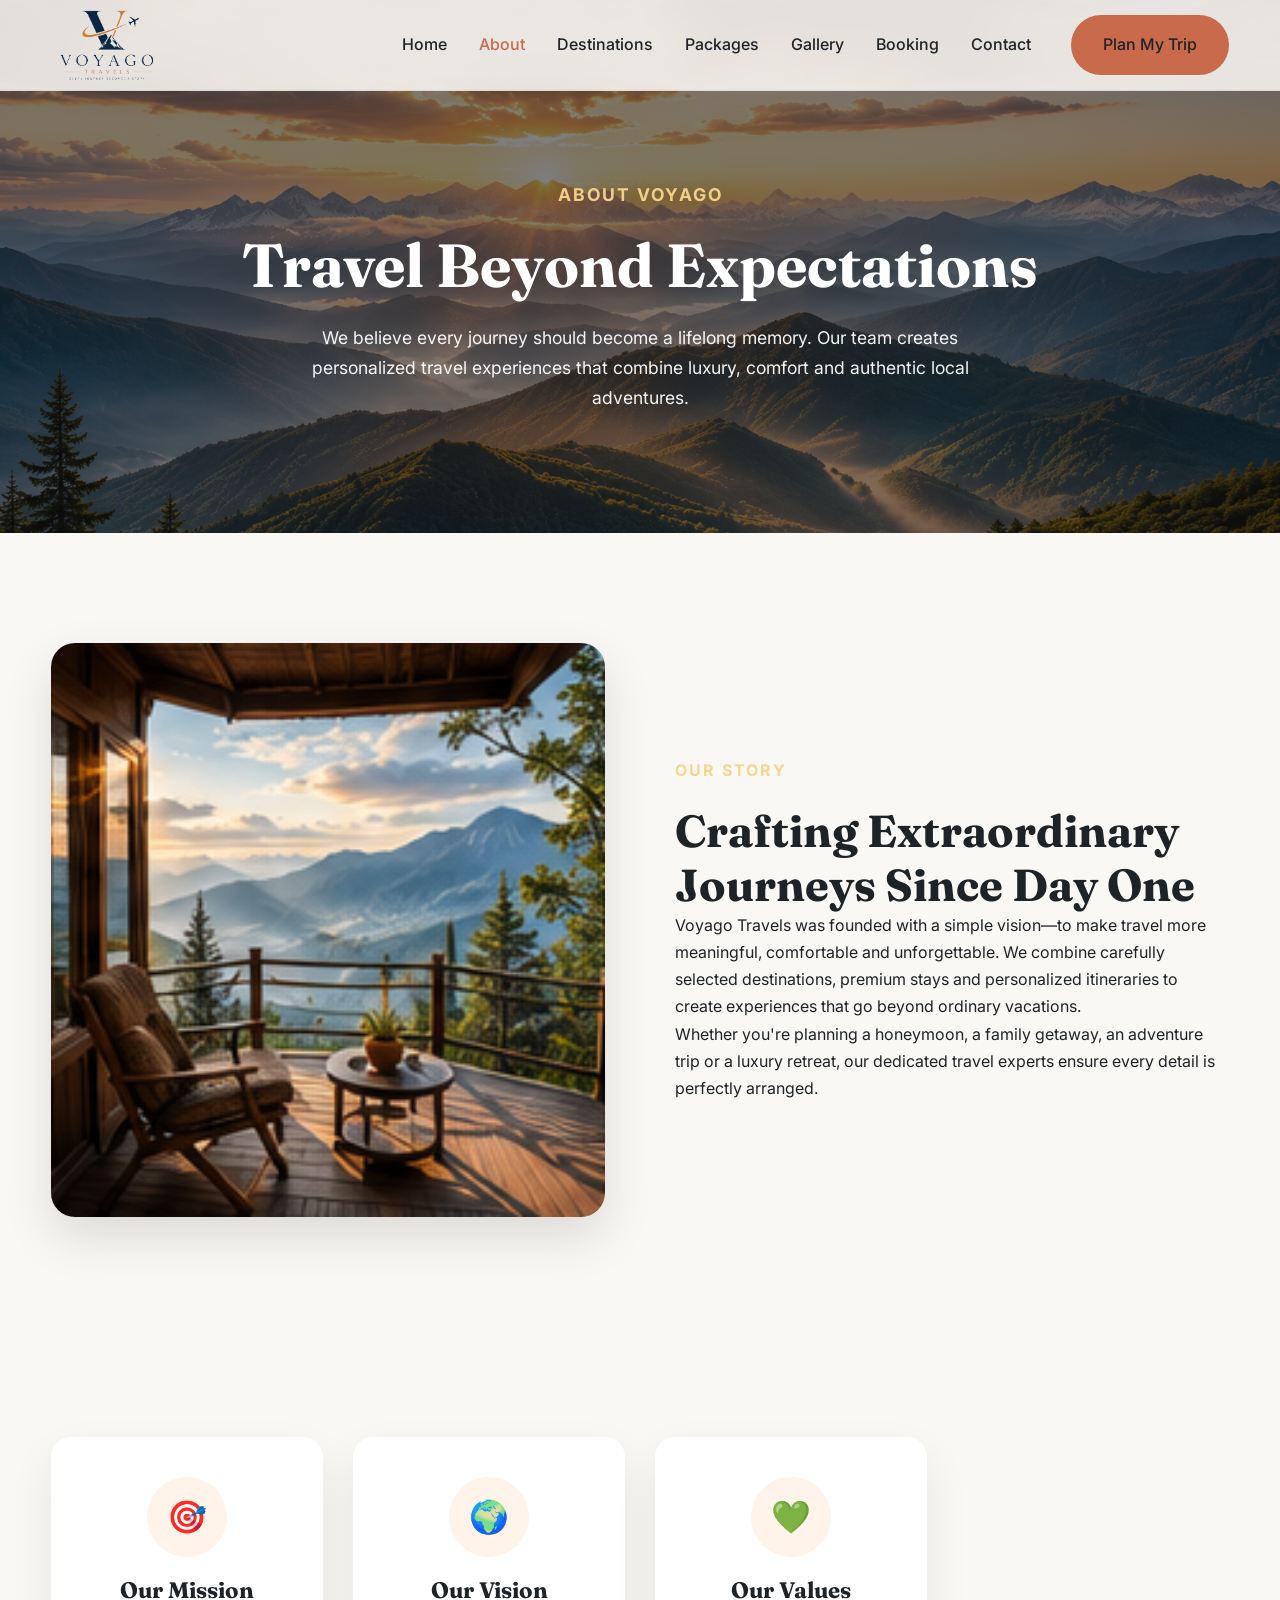
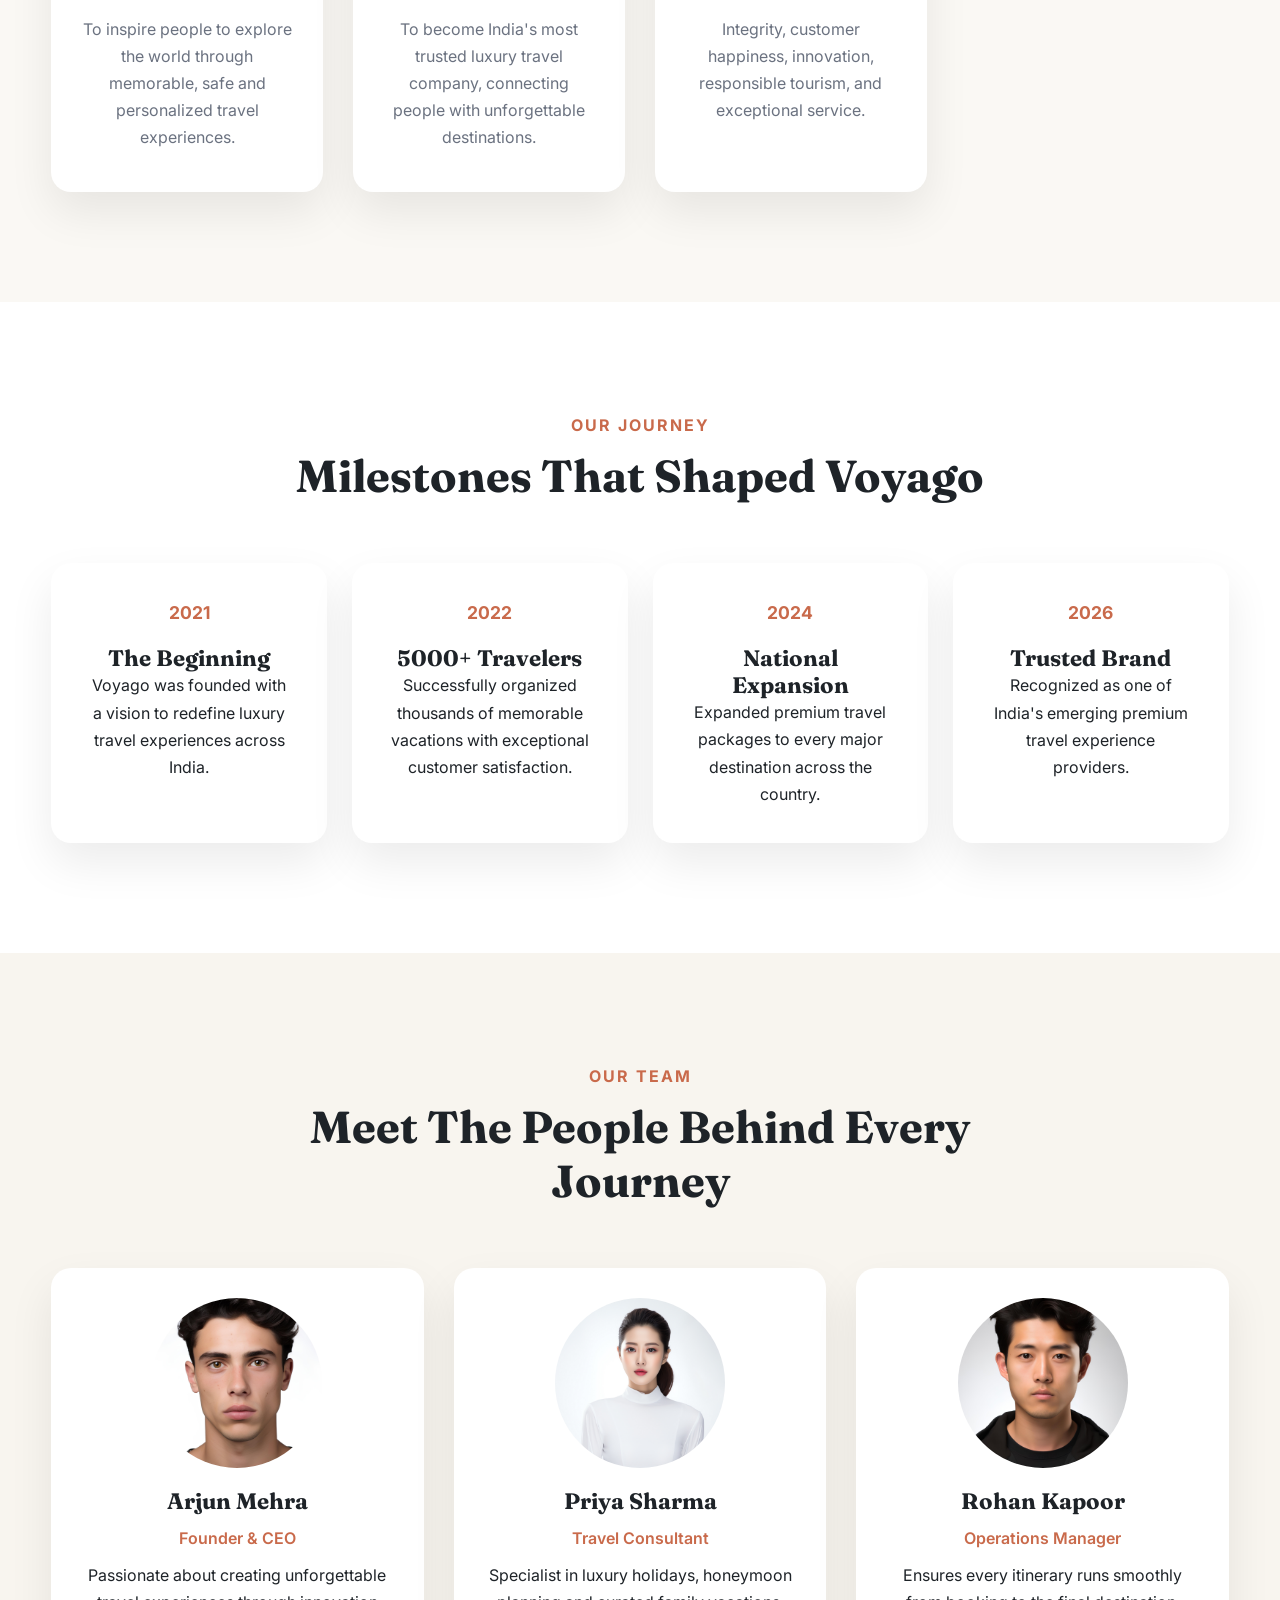
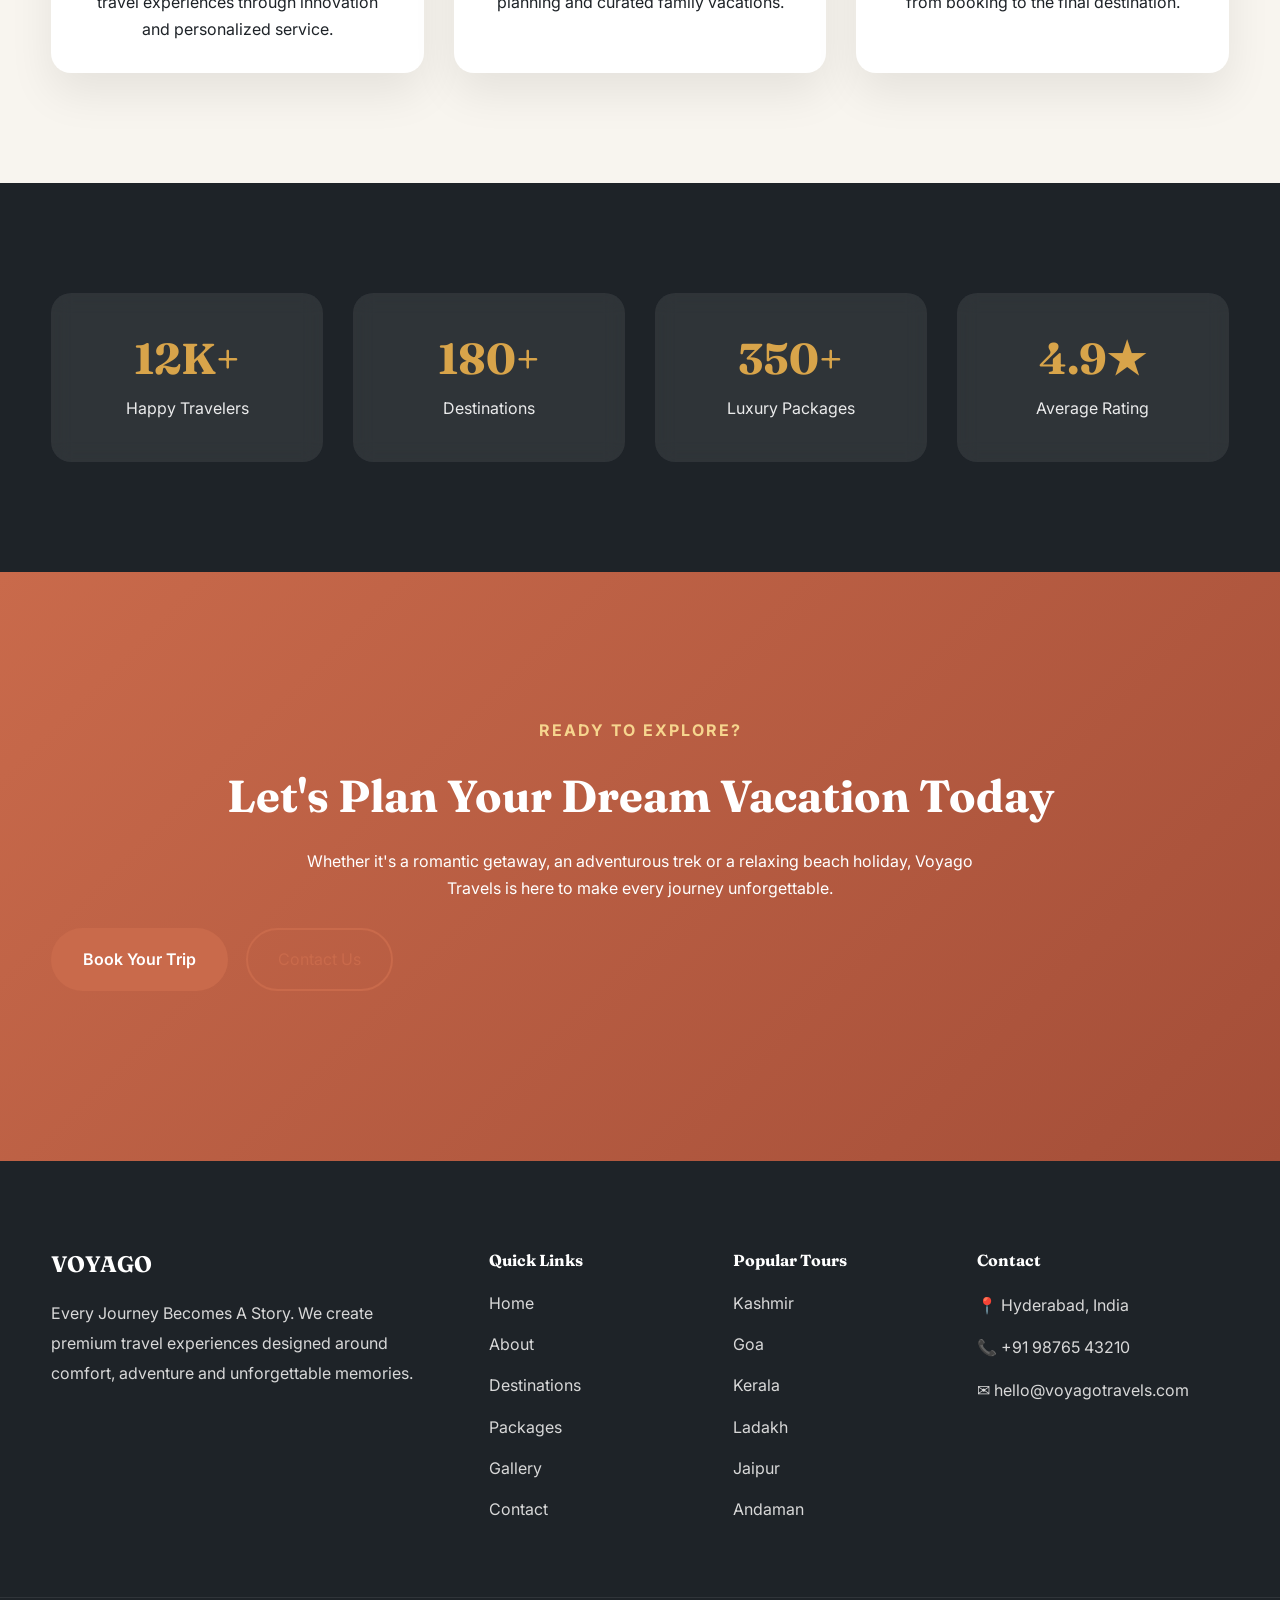
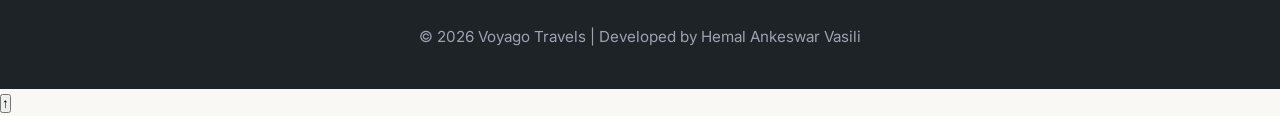
==== about.html @ fc7ee03d "Initial commit - Voyago Travels Website" ====
<!DOCTYPE html>
<html lang="en">

<head>

<meta name="author" content="Hemal Ankeswar Vasili">
  
<meta charset="UTF-8">
<meta name="viewport" content="width=device-width, initial-scale=1.0">

<title>About Us | Voyago Travels</title>

<meta name="description"
content="Learn about Voyago Travels, our mission, vision, and passion for creating unforgettable travel experiences across India.">

<link rel="stylesheet" href="assets/css/main.css">

<link rel="preconnect" href="https://fonts.googleapis.com">
<link rel="preconnect" href="https://fonts.gstatic.com" crossorigin>

<link href="https://fonts.googleapis.com/css2?family=Fraunces:wght@600;700&family=Inter:wght@300;400;500;600;700&display=swap" rel="stylesheet">

</head>

<body>

<header class="header">

<div class="container">

<a href="index.html" class="logo">

<img
src="assets/images/brand/logo.png"
alt="Voyago Travels Logo"
class="logo-image">

</a>

<nav class="navbar">

<ul>

<li><a href="index.html">Home</a></li>

<li><a class="active" href="about.html">About</a></li>

<li><a href="destinations.html">Destinations</a></li>

<li><a href="packages.html">Packages</a></li>

<li><a href="gallery.html">Gallery</a></li>

<li><a href="booking.html">Booking</a></li>

<li><a href="contact.html">Contact</a></li>

</ul>

<a href="booking.html" class="primary-btn">

Plan My Trip

</a>

</nav>

</div>

</header>

<main>

<section class="page-hero">

<div class="container">

<p class="eyebrow">

ABOUT VOYAGO

</p>

<h1>

Travel Beyond Expectations

</h1>

<p>

We believe every journey should become a lifelong memory.
Our team creates personalized travel experiences that combine luxury,
comfort and authentic local adventures.

</p>

</div>

</section>

<section class="about-story">

<div class="container">

<div class="two-column">

<div>

<img
src="assets/images/about/about1.webp"
alt="Voyago travel consultants">

</div>

<div>

<p class="eyebrow">

OUR STORY

</p>

<h2>

Crafting Extraordinary Journeys Since Day One

</h2>

<p>

Voyago Travels was founded with a simple vision—to make travel more meaningful,
comfortable and unforgettable. We combine carefully selected destinations,
premium stays and personalized itineraries to create experiences that go beyond
ordinary vacations.

</p>

<p>

Whether you're planning a honeymoon, a family getaway,
an adventure trip or a luxury retreat,
our dedicated travel experts ensure every detail is perfectly arranged.

</p>

</div>

</div>

</div>

</section>

<section class="mission">

<div class="container">

<div class="feature-grid">

<div class="feature-card">

<div class="feature-icon">🎯</div>

<h3>

Our Mission

</h3>

<p>

To inspire people to explore the world through memorable,
safe and personalized travel experiences.

</p>

</div>

<div class="feature-card">

<div class="feature-icon">🌍</div>

<h3>

Our Vision

</h3>

<p>

To become India's most trusted luxury travel company,
connecting people with unforgettable destinations.

</p>

</div>

<div class="feature-card">

<div class="feature-icon">💚</div>

<h3>

Our Values

</h3>

<p>

Integrity,
customer happiness,
innovation,
responsible tourism,
and exceptional service.

</p>

</div>

</div>

</div>

</section>

<section class="timeline">

<div class="container">

<div class="section-title">

<p>OUR JOURNEY</p>

<h2>Milestones That Shaped Voyago</h2>

</div>

<div class="timeline-grid">

<div class="timeline-card">

<span>2021</span>

<h3>The Beginning</h3>

<p>

Voyago was founded with a vision to redefine luxury travel experiences across India.

</p>

</div>

<div class="timeline-card">

<span>2022</span>

<h3>5000+ Travelers</h3>

<p>

Successfully organized thousands of memorable vacations with exceptional customer satisfaction.

</p>

</div>

<div class="timeline-card">

<span>2024</span>

<h3>National Expansion</h3>

<p>

Expanded premium travel packages to every major destination across the country.

</p>

</div>

<div class="timeline-card">

<span>2026</span>

<h3>Trusted Brand</h3>

<p>

Recognized as one of India's emerging premium travel experience providers.

</p>

</div>

</div>

</div>

</section>

<section class="team">

<div class="container">

<div class="section-title">

<p>OUR TEAM</p>

<h2>Meet The People Behind Every Journey</h2>

</div>

<div class="team-grid">

<div class="team-card">

<img
src="assets/images/team/team1.webp"
alt="Founder">

<h3>Arjun Mehra</h3>

<span>Founder & CEO</span>

<p>

Passionate about creating unforgettable travel experiences through innovation and personalized service.

</p>

</div>

<div class="team-card">

<img
src="assets/images/team/team2.webp"
alt="Travel Consultant">

<h3>Priya Sharma</h3>

<span>Travel Consultant</span>

<p>

Specialist in luxury holidays, honeymoon planning and curated family vacations.

</p>

</div>

<div class="team-card">

<img
src="assets/images/team/team3.webp"
alt="Operations Manager">

<h3>Rohan Kapoor</h3>

<span>Operations Manager</span>

<p>

Ensures every itinerary runs smoothly from booking to the final destination.

</p>

</div>

</div>

</div>

</section>

<section class="company-stats">

<div class="container">

<div class="stats-grid">

<div class="stat-card">

<h2>12K+</h2>

<p>Happy Travelers</p>

</div>

<div class="stat-card">

<h2>180+</h2>

<p>Destinations</p>

</div>

<div class="stat-card">

<h2>350+</h2>

<p>Luxury Packages</p>

</div>

<div class="stat-card">

<h2>4.9★</h2>

<p>Average Rating</p>

</div>

</div>

</div>

</section>

<section class="cta">

<div class="container text-center">

<p class="eyebrow">

READY TO EXPLORE?

</p>

<h2>

Let's Plan Your Dream Vacation Today

</h2>

<p>

Whether it's a romantic getaway, an adventurous trek or a relaxing beach holiday,
Voyago Travels is here to make every journey unforgettable.

</p>

<div class="hero-buttons">

<a href="booking.html" class="primary-btn">

Book Your Trip

</a>

<a href="contact.html" class="secondary-btn">

Contact Us

</a>

</div>

</div>

</section>

</main>

<footer class="footer">

<div class="container footer-grid">

<div>

<h3>VOYAGO</h3>

<p>

Every Journey Becomes A Story.

We create premium travel experiences designed around comfort,
adventure and unforgettable memories.

</p>

</div>

<div>

<h4>Quick Links</h4>

<ul>

<li><a href="index.html">Home</a></li>

<li><a href="about.html">About</a></li>

<li><a href="destinations.html">Destinations</a></li>

<li><a href="packages.html">Packages</a></li>

<li><a href="gallery.html">Gallery</a></li>

<li><a href="contact.html">Contact</a></li>

</ul>

</div>

<div>

<h4>Popular Tours</h4>

<ul>

<li>Kashmir</li>

<li>Goa</li>

<li>Kerala</li>

<li>Ladakh</li>

<li>Jaipur</li>

<li>Andaman</li>

</ul>

</div>

<div>

<h4>Contact</h4>

<p>📍 Hyderabad, India</p>

<p>📞 +91 98765 43210</p>

<p>✉ hello@voyagotravels.com</p>

</div>

</div>

<div class="copyright">

<p>

© 2026 Voyago Travels | Developed by Hemal Ankeswar Vasili

</p>

</div>

</footer>

<script src="assets/js/main.js"></script>

</body>

</html>
---- assets/css/main.css ----
/* ==========================================================
   VOYAGO TRAVELS
   MAIN STYLESHEET
========================================================== */

:root{

--primary:#C96A4B;
--secondary:#1D6B5D;
--accent:#D8A44A;
--dark:#1E2328;
--light:#FAF8F4;
--white:#ffffff;
--gray:#6B7280;
--border:#E7E2DA;

--shadow:0 20px 45px rgba(0,0,0,.08);
--radius:18px;
--transition:.35s ease;

--container:1200px;

}

*{
margin:0;
padding:0;
box-sizing:border-box;
}

html{

scroll-behavior:smooth;

}

body{

font-family:'Inter',sans-serif;
background:var(--light);
color:var(--dark);
line-height:1.7;

}

img{

display:block;
width:100%;

}

a{

text-decoration:none;

}

ul{

list-style:none;

}

.container{

width:min(92%,var(--container));
margin:auto;

}

/* =======================================
TYPOGRAPHY
======================================= */

h1,h2,h3,h4{

font-family:'Fraunces',serif;
font-weight:700;
line-height:1.2;

}

h1{

font-size:4rem;

}

h2{

font-size:2.8rem;

}

h3{

font-size:1.4rem;

}

.section-title{

text-align:center;
margin-bottom:60px;

}

.section-title p{

color:var(--primary);
font-weight:700;
letter-spacing:2px;
margin-bottom:10px;

}

.section-title h2{

max-width:700px;
margin:auto;

}

/* =======================================
BUTTONS
======================================= */

.primary-btn{

display:inline-flex;
align-items:center;
justify-content:center;

padding:16px 32px;

background:var(--primary);

color:white;

border-radius:999px;

font-weight:600;

transition:var(--transition);

}

.primary-btn:hover{

transform:translateY(-4px);

background:#b85d3e;

}

.secondary-btn{

display:inline-flex;

padding:16px 30px;

border:2px solid var(--primary);

border-radius:999px;

color:var(--primary);

transition:var(--transition);

}

.secondary-btn:hover{

background:var(--primary);

color:white;

}

/* =======================================
HEADER
======================================= */

.header{

position:fixed;

top:0;

width:100%;

z-index:1000;

background:rgba(250,248,244,.88);

backdrop-filter:blur(18px);

border-bottom:1px solid rgba(0,0,0,.05);

}

.header .container{

display:flex;

justify-content:space-between;

align-items:center;

height:90px;

}

.logo{

display:flex;

align-items:center;

gap:12px;

font-family:'Fraunces',serif;

font-size:1.5rem;

font-weight:700;

color:var(--dark);

}

.logo-mark{

font-size:1.7rem;

color:var(--primary);

}

.navbar{

display:flex;

align-items:center;

gap:40px;

}

.navbar ul{

display:flex;

gap:32px;

}

.navbar a{

color:var(--dark);

font-weight:500;

transition:.3s;

}

.navbar a:hover,

.navbar .active{

color:var(--primary);

}

/* =======================================
HERO
======================================= */

.hero{

min-height:100vh;

display:flex;

align-items:center;

position:relative;

overflow:hidden;

background:url("../images/hero/hero-main.webp") center/cover;

}

.hero-overlay{

position:absolute;

inset:0;

background:linear-gradient(
90deg,
rgba(0,0,0,.65),
rgba(0,0,0,.25)
);

}

.hero-grid{

position:relative;

z-index:2;

display:grid;

grid-template-columns:1.2fr .8fr;

gap:70px;

align-items:center;

padding-top:120px;

padding-bottom:80px;

}

.hero-content{

color:white;

}

.eyebrow{

display:inline-block;

margin-bottom:20px;

font-weight:700;

letter-spacing:2px;

text-transform:uppercase;

color:#F6D58E;

}

.hero h1{

margin-bottom:30px;

}

.hero p{

font-size:1.1rem;

max-width:650px;

margin-bottom:35px;

}

.hero-buttons{

display:flex;

gap:18px;

margin-bottom:50px;

}

.hero-features{

display:flex;

gap:50px;

}

.hero-features h3{

font-size:2rem;

color:white;

}

.hero-features p{

margin:0;

color:#ddd;

}

/* =======================================
BOOKING CARD
======================================= */

.hero-card{

background:rgba(255,255,255,.15);

backdrop-filter:blur(22px);

padding:35px;

border-radius:24px;

box-shadow:var(--shadow);

color:white;

}

.hero-card h2{

margin-bottom:25px;

}

.form-group{

margin-bottom:20px;

}

.form-group label{

display:block;

margin-bottom:8px;

font-weight:600;

}

.form-group input,

.form-group select{

width:100%;

padding:15px;

border:none;

border-radius:12px;

font-size:1rem;

}

.hero-card button{

width:100%;

margin-top:10px;

border:none;

cursor:pointer;

}

/* =======================================
SECTION SPACING
======================================= */

section{

padding:110px 0;

}

/* =======================================
FEATURED DESTINATIONS
======================================= */

.destination-grid{

display:grid;

grid-template-columns:repeat(3,1fr);

gap:35px;

}

.card{

background:var(--white);

border-radius:24px;

overflow:hidden;

box-shadow:var(--shadow);

transition:var(--transition);

}

.card:hover{

transform:translateY(-12px);

}

.card img{

height:270px;

object-fit:cover;

}

.card-content{

padding:28px;

}

.card-content h3{

margin-bottom:12px;

}

.card-content p{

color:var(--gray);

margin-bottom:18px;

}

.card-content span{

display:block;

font-weight:700;

color:var(--primary);

margin-bottom:20px;

}

.card-content a{

font-weight:600;

color:var(--secondary);

}

/* =======================================
PACKAGES
======================================= */

.packages{

background:#fff;

}

.package-grid{

display:grid;

grid-template-columns:repeat(3,1fr);

gap:35px;

}

.package-card{

position:relative;

background:white;

border-radius:24px;

overflow:hidden;

box-shadow:var(--shadow);

transition:.35s;

}

.package-card:hover{

transform:translateY(-12px);

}

.package-card img{

height:250px;

object-fit:cover;

}

.package-content{

padding:30px;

}

.package-content p{

color:var(--gray);

margin:15px 0;

}

.package-content ul{

margin:20px 0;

}

.package-content li{

margin-bottom:10px;

color:#555;

}

.price-row{

display:flex;

justify-content:space-between;

align-items:center;

margin-top:30px;

}

.price-row h4{

font-size:1.8rem;

color:var(--primary);

}

.badge{

position:absolute;

top:20px;

left:20px;

background:var(--accent);

padding:8px 16px;

border-radius:999px;

font-size:.8rem;

font-weight:700;

color:white;

}

/* =======================================
WHY US
======================================= */

.why-us{

background:#f8f5ef;

}

.feature-grid{

display:grid;

grid-template-columns:repeat(4,1fr);

gap:30px;

}

.feature-card{

background:white;

padding:40px 30px;

border-radius:20px;

text-align:center;

box-shadow:var(--shadow);

transition:.35s;

}

.feature-card:hover{

transform:translateY(-10px);

}

.feature-icon{

width:80px;

height:80px;

display:flex;

align-items:center;

justify-content:center;

margin:auto;

font-size:2rem;

border-radius:50%;

background:#fff3ea;

margin-bottom:20px;

}

.feature-card p{

margin-top:12px;

color:var(--gray);

}

/* =======================================
TESTIMONIALS
======================================= */

.testimonial-grid{

display:grid;

grid-template-columns:repeat(3,1fr);

gap:35px;

}

.testimonial-card{

background:white;

padding:35px;

border-radius:20px;

text-align:center;

box-shadow:var(--shadow);

}

.testimonial-card img{

width:90px;

height:90px;

border-radius:50%;

margin:auto;

margin-bottom:20px;

object-fit:cover;

border:4px solid var(--primary);

}

.testimonial-card p{

font-style:italic;

margin-bottom:25px;

color:#555;

}

.testimonial-card h4{

margin-bottom:6px;

}

.testimonial-card span{

color:var(--gray);

}

/* =======================================
GALLERY PREVIEW
======================================= */

.gallery-preview{

background:var(--light);

}

.gallery-grid{

display:grid;

grid-template-columns:repeat(3,1fr);

gap:22px;

}

.gallery-grid img{

height:260px;

object-fit:cover;

border-radius:18px;

transition:.45s;

cursor:pointer;

box-shadow:var(--shadow);

}

.gallery-grid img:hover{

transform:scale(1.05);

}

.gallery-button{

text-align:center;

margin-top:45px;

}

/* =======================================
FAQ
======================================= */

.faq{

background:#ffffff;

}

.faq-list{

max-width:900px;

margin:auto;

}

.faq-item{

background:white;

margin-bottom:18px;

border-radius:18px;

box-shadow:var(--shadow);

overflow:hidden;

}

.faq-question{

width:100%;

padding:22px 28px;

border:none;

background:white;

cursor:pointer;

font-size:1rem;

font-weight:600;

display:flex;

justify-content:space-between;

align-items:center;

transition:.3s;

}

.faq-question:hover{

background:#faf7f2;

}

.faq-answer{

display:none;

padding:0 28px 24px;

color:var(--gray);

line-height:1.8;

}

/* =======================================
NEWSLETTER
======================================= */

.newsletter{

background:linear-gradient(135deg,#C96A4B,#A34D36);

color:white;

}

.newsletter-box{

display:grid;

grid-template-columns:1fr auto;

gap:40px;

align-items:center;

}

.newsletter-form{

display:flex;

gap:15px;

}

.newsletter-form input{

width:340px;

padding:18px 20px;

border:none;

border-radius:999px;

font-size:1rem;

}

.newsletter-form input:focus{

outline:none;

}

.newsletter-form button{

border:none;

cursor:pointer;

}

/* =======================================
FOOTER
======================================= */

.footer{

background:#1E2328;

color:#d8d8d8;

padding:90px 0 25px;

}

.footer-grid{

display:grid;

grid-template-columns:2fr 1fr 1fr 1.3fr;

gap:50px;

}

.footer h3,

.footer h4{

color:white;

margin-bottom:20px;

}

.footer p{

line-height:1.9;

margin-bottom:12px;

}

.footer ul li{

margin-bottom:14px;

}

.footer a{

color:#d8d8d8;

transition:.3s;

}

.footer a:hover{

color:white;

}

.social-links{

display:flex;

flex-wrap:wrap;

gap:14px;

margin-top:15px;

}

.social-links a{

padding:8px 14px;

border:1px solid rgba(255,255,255,.15);

border-radius:999px;

font-size:.9rem;

}

.copyright{

border-top:1px solid rgba(255,255,255,.08);

margin-top:60px;

padding-top:25px;

text-align:center;

font-size:.95rem;

color:#9CA3AF;

}

/* =======================================
UTILITY CLASSES
======================================= */

.full-width{

width:100%;

}

.text-center{

text-align:center;

}

.mt-2{

margin-top:20px;

}

.mt-4{

margin-top:40px;

}

/* =======================================
ANIMATIONS
======================================= */

@keyframes fadeUp{

from{

opacity:0;

transform:translateY(40px);

}

to{

opacity:1;

transform:translateY(0);

}

}

@keyframes float{

0%,100%{

transform:translateY(0);

}

50%{

transform:translateY(-10px);

}

}

.hero-content{

animation:fadeUp .9s ease;

}

.hero-card{

animation:fadeUp 1.2s ease;

}

.card:hover,
.package-card:hover,
.feature-card:hover{

box-shadow:0 25px 60px rgba(0,0,0,.12);

}

.logo-mark{

animation:float 4s ease-in-out infinite;

}

/* =======================================
RESPONSIVE
======================================= */

@media(max-width:1100px){

.hero-grid,
.newsletter-box{

grid-template-columns:1fr;

}

.destination-grid,
.package-grid,
.testimonial-grid{

grid-template-columns:repeat(2,1fr);

}

.feature-grid{

grid-template-columns:repeat(2,1fr);

}

.footer-grid{

grid-template-columns:repeat(2,1fr);

}

.hero h1{

font-size:3.2rem;

}

}

@media(max-width:768px){

.navbar ul{

display:none;

}

.hero{

text-align:center;

}

.hero-buttons{

justify-content:center;

flex-wrap:wrap;

}

.hero-features{

justify-content:center;

flex-wrap:wrap;

gap:30px;

}

.destination-grid,
.package-grid,
.feature-grid,
.testimonial-grid,
.gallery-grid,
.footer-grid{

grid-template-columns:1fr;

}

.newsletter-form{

flex-direction:column;

}

.newsletter-form input{

width:100%;

}

h1{

font-size:2.5rem;

}

h2{

font-size:2rem;

}

section{

padding:80px 0;

}

.header .container{

height:80px;

}

}

@media(max-width:480px){

.container{

width:94%;

}

.hero{

min-height:auto;

padding-top:120px;

padding-bottom:80px;

}

.hero-card{

padding:25px;

}

.primary-btn,
.secondary-btn{

width:100%;

justify-content:center;

}

.hero-buttons{

flex-direction:column;

}

.card img,
.package-card img,
.gallery-grid img{

height:220px;

}

}

/* =======================================
PAGE HERO
======================================= */

.page-hero{

padding:180px 0 120px;
text-align:center;
background:linear-gradient(rgba(20,20,20,.55),rgba(20,20,20,.55)),
url("../images/hero/page-banner.webp") center/cover;
color:#fff;

}

.page-hero h1{

margin:20px 0;
font-size:3.8rem;

}

.page-hero p{

max-width:700px;
margin:auto;
font-size:1.1rem;
opacity:.95;

}

/* =======================================
TWO COLUMN
======================================= */

.two-column{

display:grid;
grid-template-columns:1fr 1fr;
gap:70px;
align-items:center;

}

.two-column img{

border-radius:24px;
box-shadow:0 20px 50px rgba(0,0,0,.12);

}

/* =======================================
TIMELINE
======================================= */

.timeline{

background:#fff;

}

.timeline-grid{

display:grid;
grid-template-columns:repeat(4,1fr);
gap:25px;

}

.timeline-card{

background:#fff;
padding:35px;
border-radius:20px;
box-shadow:var(--shadow);
text-align:center;
transition:.35s;

}

.timeline-card:hover{

transform:translateY(-8px);

}

.timeline-card span{

display:inline-block;
margin-bottom:18px;
color:var(--primary);
font-weight:700;
font-size:1.1rem;

}

/* =======================================
TEAM
======================================= */

.team{

background:#f8f5ef;

}

.team-grid{

display:grid;
grid-template-columns:repeat(3,1fr);
gap:30px;

}

.team-card{

background:#fff;
padding:30px;
text-align:center;
border-radius:20px;
box-shadow:var(--shadow);

}

.team-card img{

width:170px;
height:170px;
border-radius:50%;
margin:auto;
object-fit:cover;
margin-bottom:20px;

}

.team-card span{

display:block;
margin:10px 0;
color:var(--primary);
font-weight:600;

}

/* =======================================
CONTACT
======================================= */

.contact-section{

background:#fff;

}

.contact-card{

background:#faf8f4;
padding:25px;
border-radius:18px;
margin-top:20px;
border:1px solid var(--border);

}

.contact-form,
.booking-form{

background:#fff;
padding:35px;
border-radius:22px;
box-shadow:var(--shadow);

}

textarea{

width:100%;
padding:15px;
border-radius:12px;
border:1px solid #ddd;
resize:vertical;
font-family:inherit;

}

/* =======================================
COMPANY STATS
======================================= */

.company-stats{

background:#1E2328;
color:#fff;

}

.stats-grid{

display:grid;
grid-template-columns:repeat(4,1fr);
gap:30px;

}

.stat-card{

background:rgba(255,255,255,.08);
padding:40px;
border-radius:20px;
text-align:center;
backdrop-filter:blur(10px);

}

.stat-card h2{

font-size:2.7rem;
color:var(--accent);

}

.stat-card p{

margin-top:10px;
opacity:.9;

}

/* =======================================
CTA
======================================= */

.cta{

padding:120px 0;
text-align:center;
background:linear-gradient(135deg,#C96A4B,#A44E38);
color:#fff;

}

.cta p{

max-width:700px;
margin:25px auto;

}

/* =======================================
RESPONSIVE ADDITIONS
======================================= */

@media(max-width:992px){

.two-column,
.timeline-grid,
.team-grid,
.stats-grid{

grid-template-columns:1fr;

}

.page-hero h1{

font-size:2.8rem;

}

}
.logo-image{

height:90px;
width:auto;
display:block;
object-fit:contain;

}
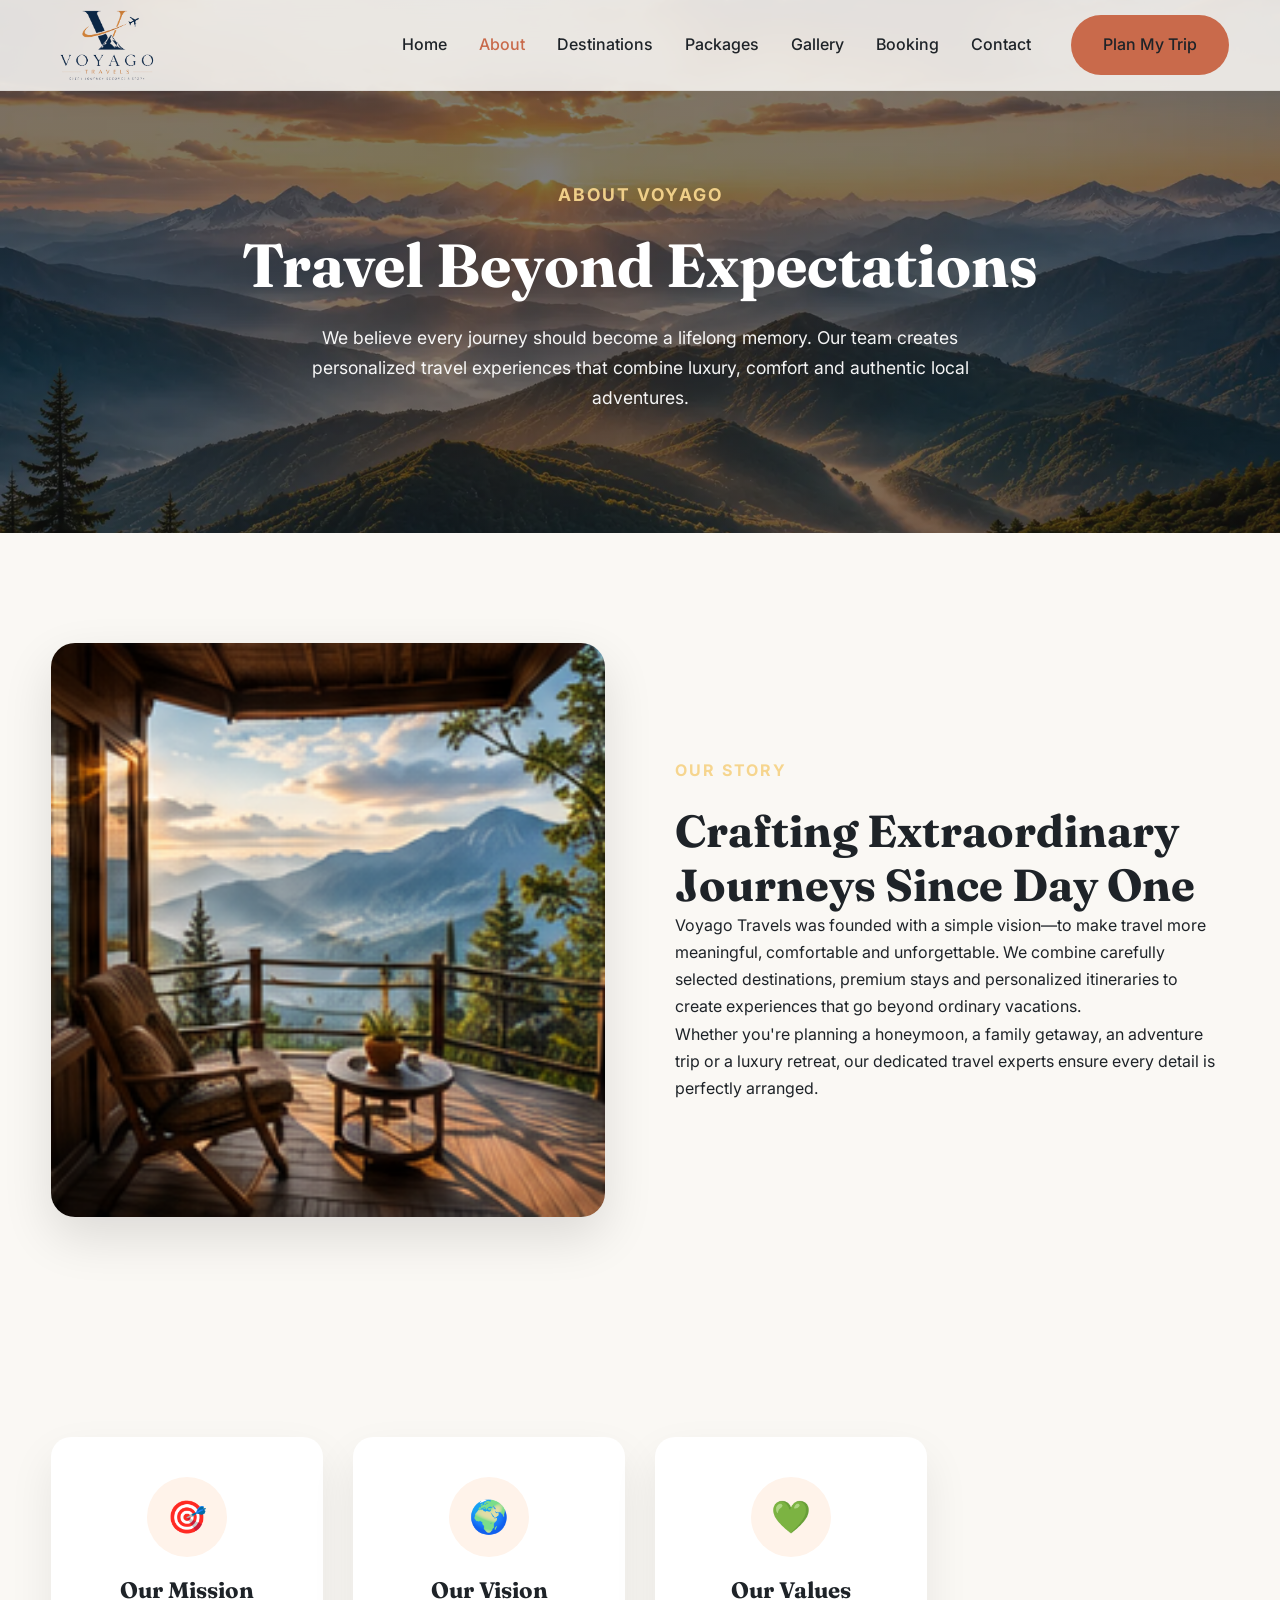
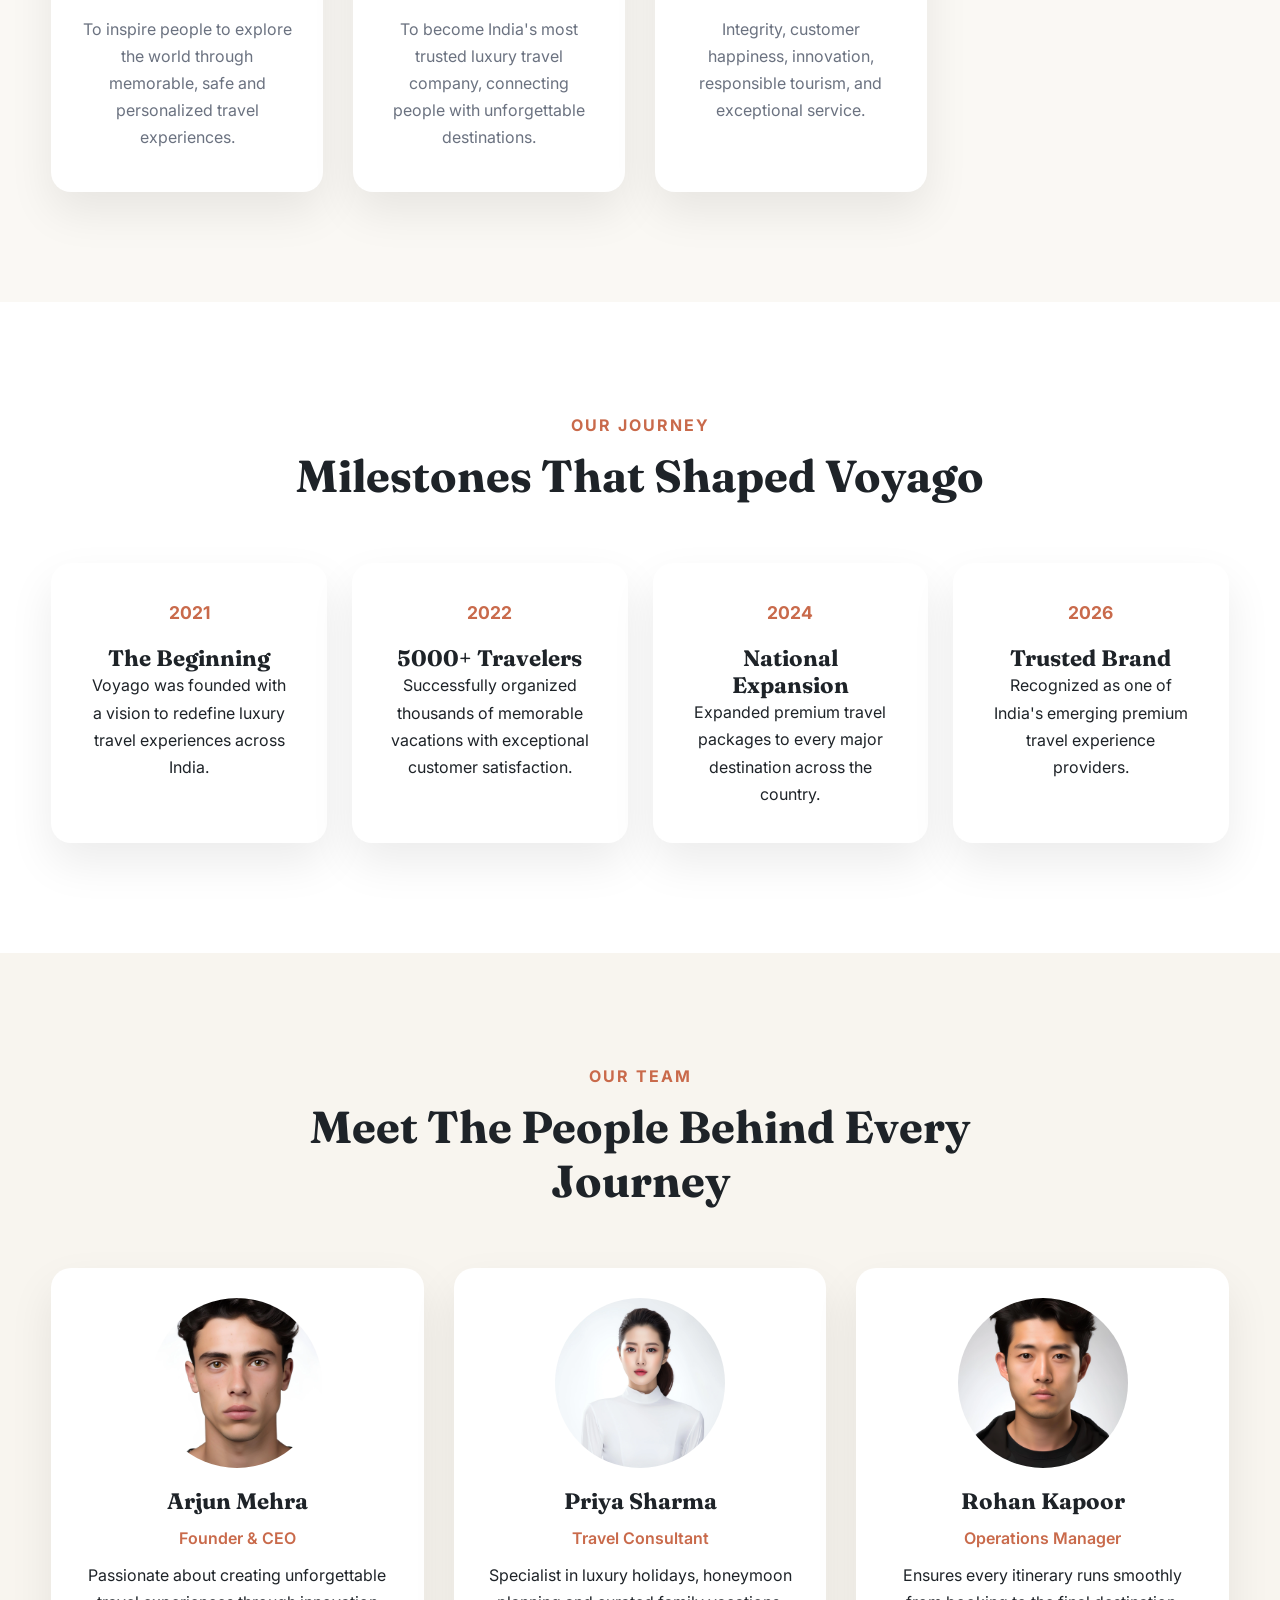
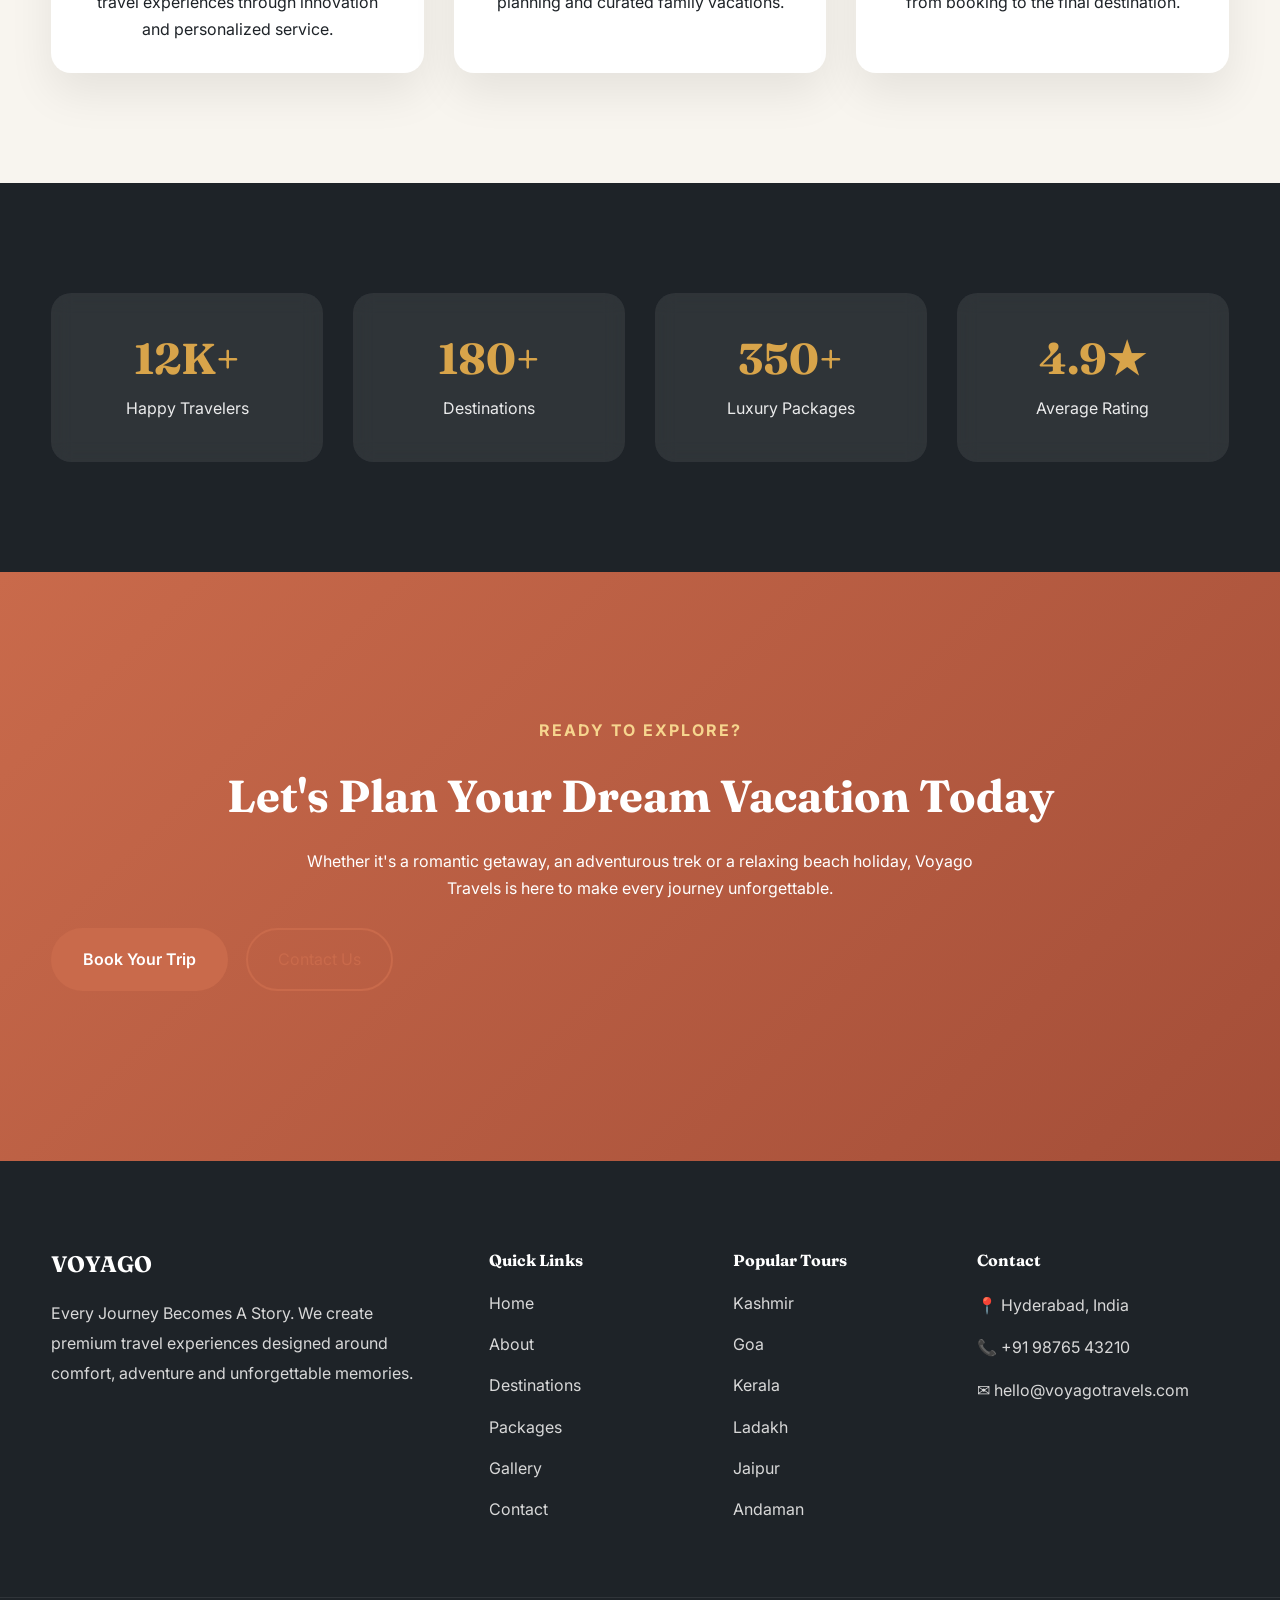
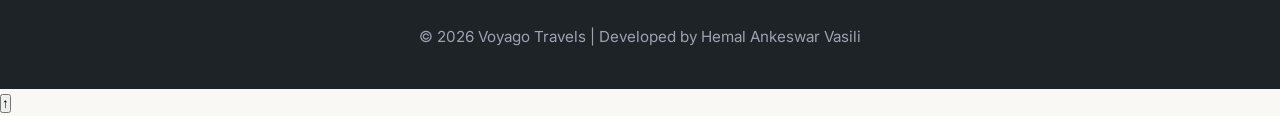
==== commit f3d4cda7: "Production-ready Voyago Travels website" ====
--- a/about.html
+++ b/about.html
@@ -3,22 +3,29 @@
 
 <head>
 
-<meta name="author" content="Hemal Ankeswar Vasili">
-  
 <meta charset="UTF-8">
 <meta name="viewport" content="width=device-width, initial-scale=1.0">
 
-<title>About Us | Voyago Travels</title>
+<title>About Voyago Travels | Luxury Travel Agency in India</title>
 
 <meta name="description"
-content="Learn about Voyago Travels, our mission, vision, and passion for creating unforgettable travel experiences across India.">
-
-<link rel="stylesheet" href="assets/css/main.css">
+content="Learn about Voyago Travels, our mission, vision, and commitment to providing luxury travel experiences, holiday packages, and unforgettable tours across India.">
+
+<meta name="keywords"
+content="about Voyago Travels, travel agency, luxury travel, India tours, holiday packages">
+
+<meta name="author" content="Hemal Ankeswar Vasili">
+
+<link rel="canonical" href="https://voyago-travels.netlify.app/about.html">
+
+<link rel="icon" href="favicon.ico">
 
 <link rel="preconnect" href="https://fonts.googleapis.com">
 <link rel="preconnect" href="https://fonts.gstatic.com" crossorigin>
 
 <link href="https://fonts.googleapis.com/css2?family=Fraunces:wght@600;700&family=Inter:wght@300;400;500;600;700&display=swap" rel="stylesheet">
+
+<link rel="stylesheet" href="assets/css/main.css">
 
 </head>
 
@@ -554,6 +561,20 @@
 
 <script src="assets/js/main.js"></script>
 
+<!--Start of Tawk.to Script-->
+<script type="text/javascript">
+var Tawk_API=Tawk_API||{}, Tawk_LoadStart=new Date();
+(function(){
+var s1=document.createElement("script"),s0=document.getElementsByTagName("script")[0];
+s1.async=true;
+s1.src='https://embed.tawk.to/6a45aee3539b7e1d4b7d2c95/1jsg36adm';
+s1.charset='UTF-8';
+s1.setAttribute('crossorigin','*');
+s0.parentNode.insertBefore(s1,s0);
+})();
+</script>
+<!--End of Tawk.to Script-->
+
 </body>
 
 </html>
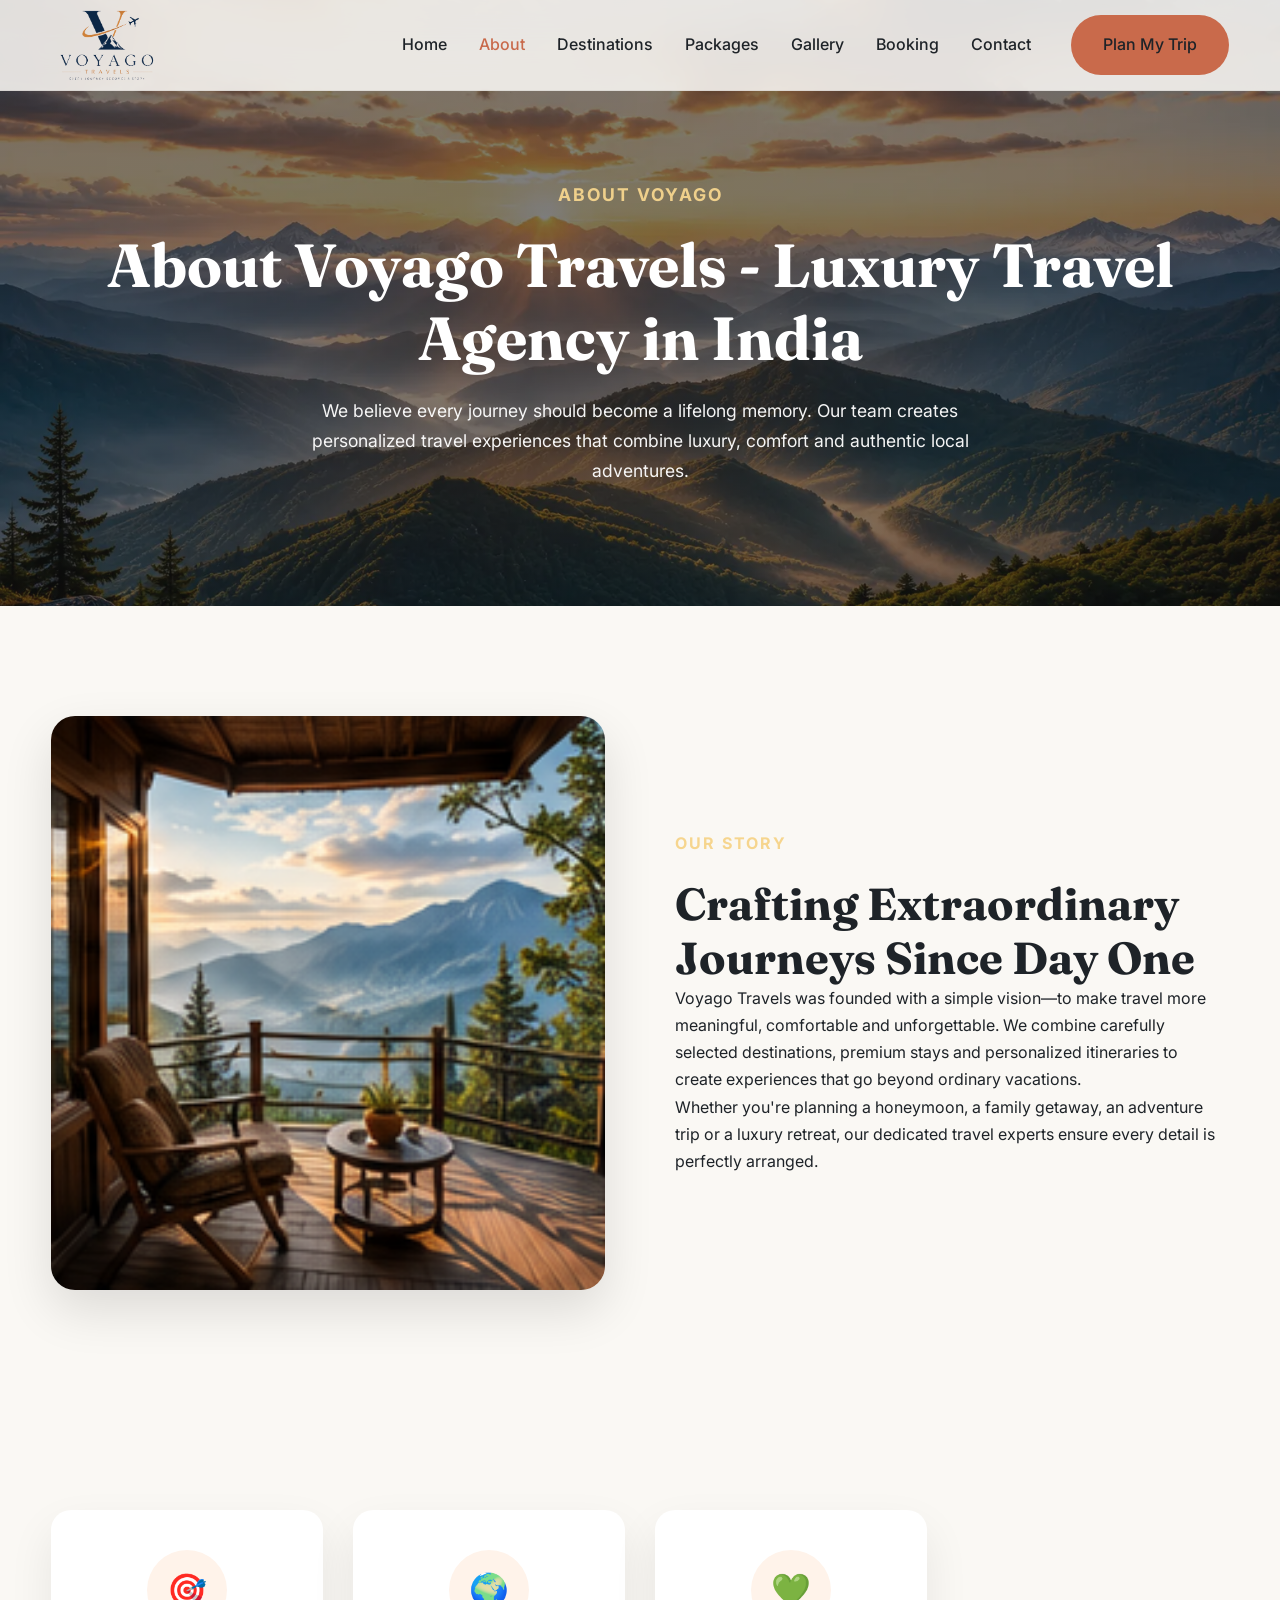
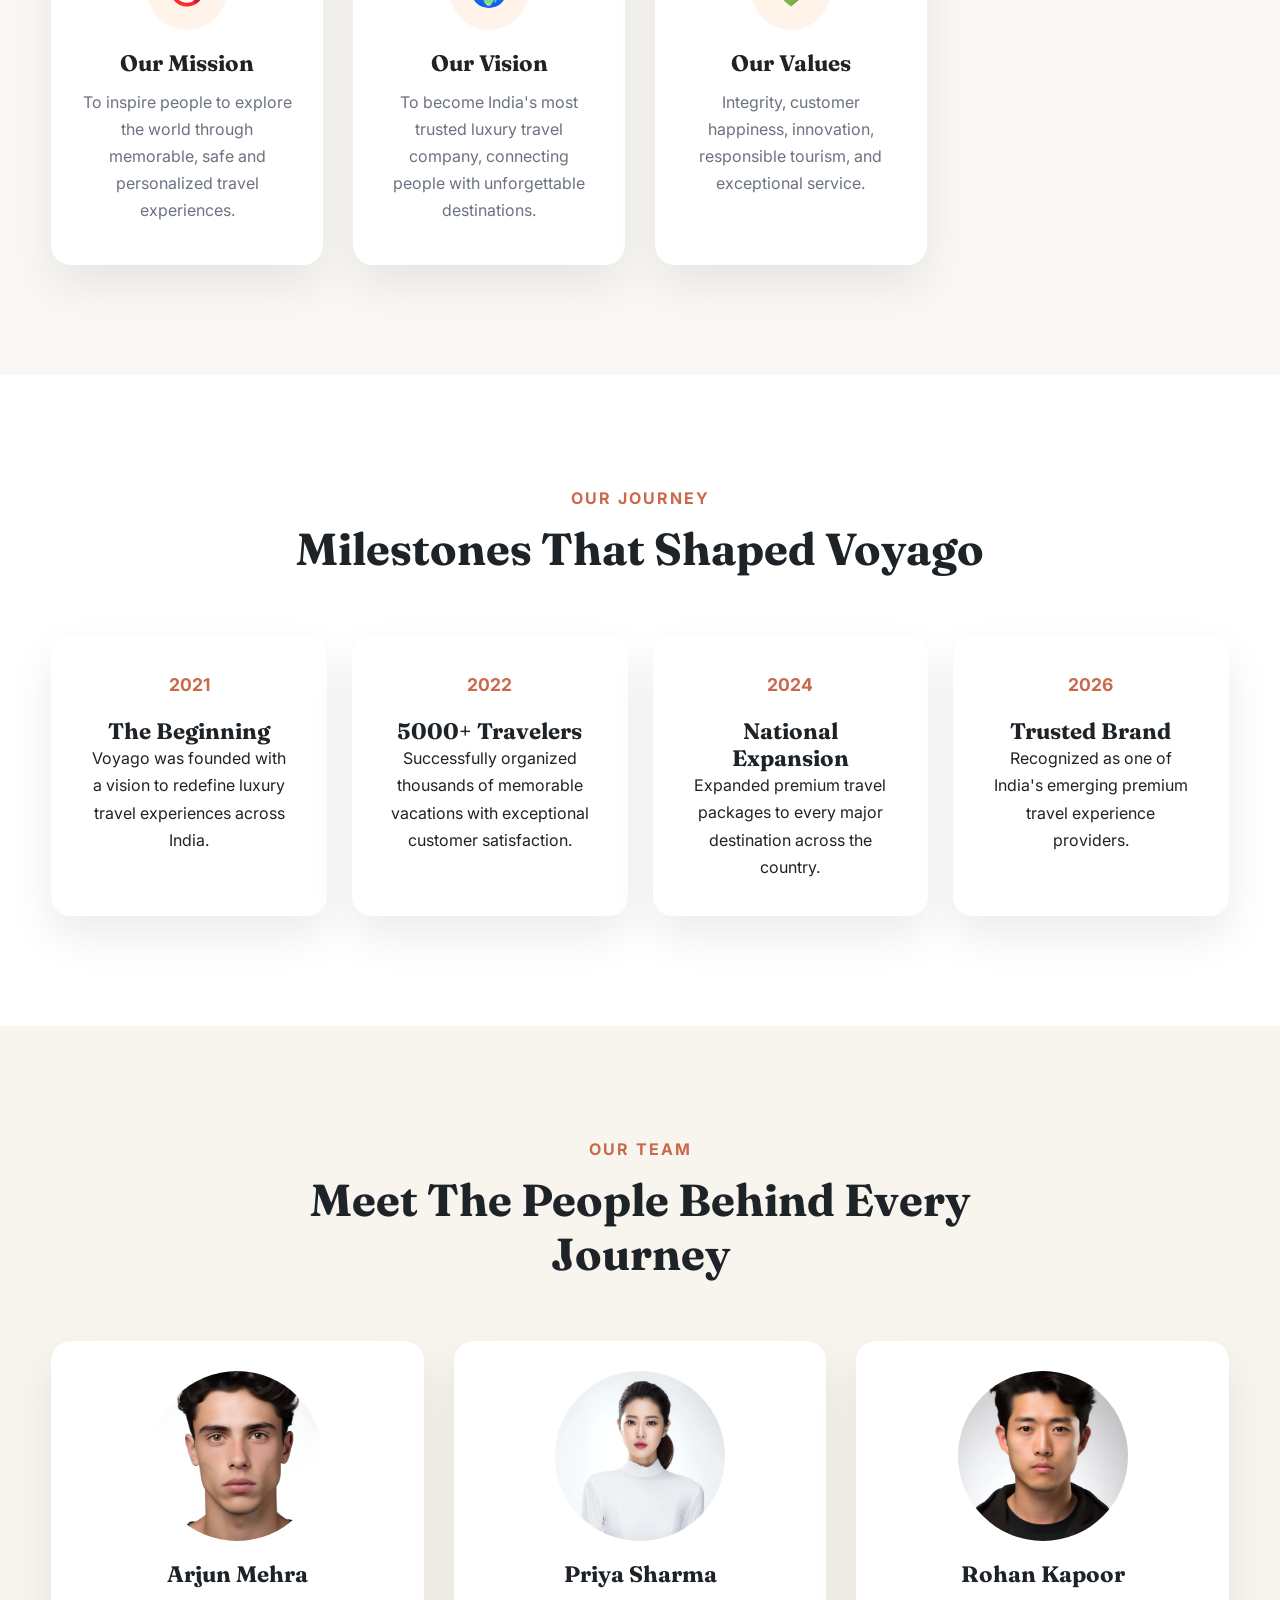
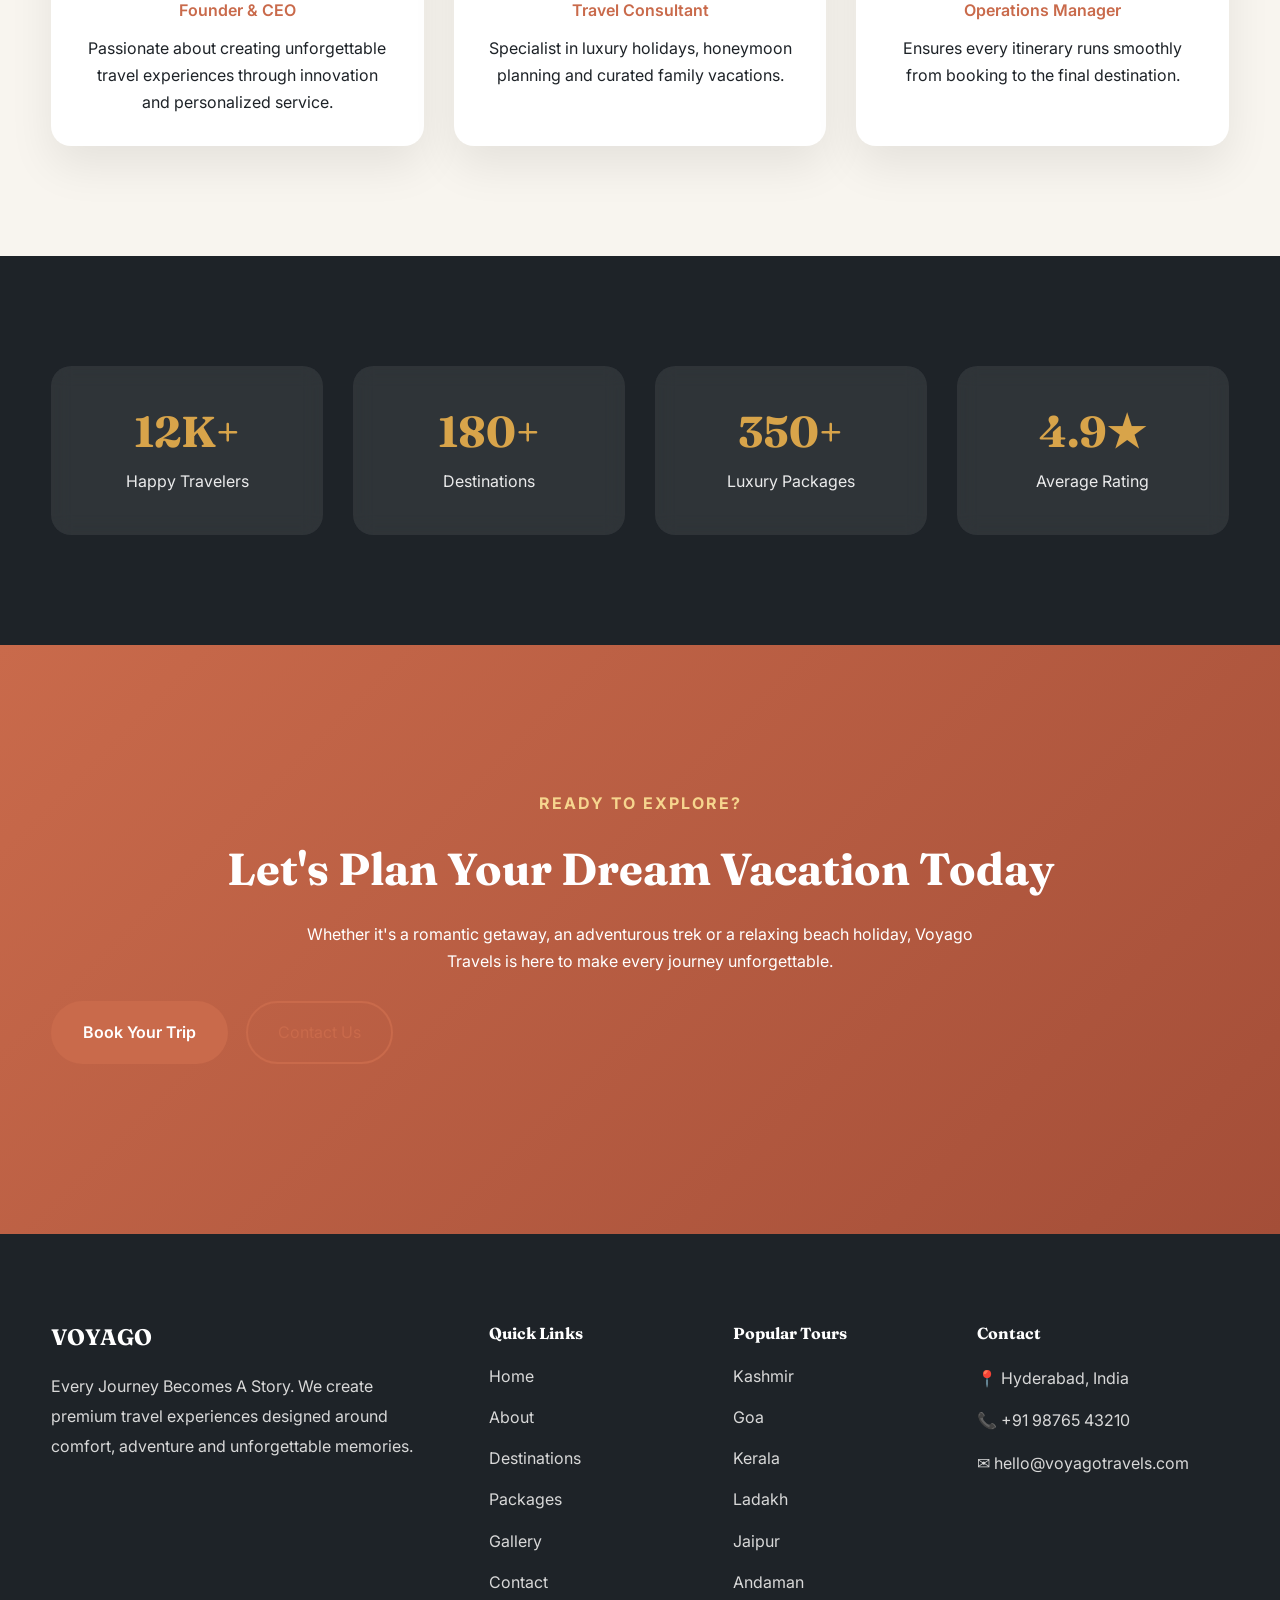
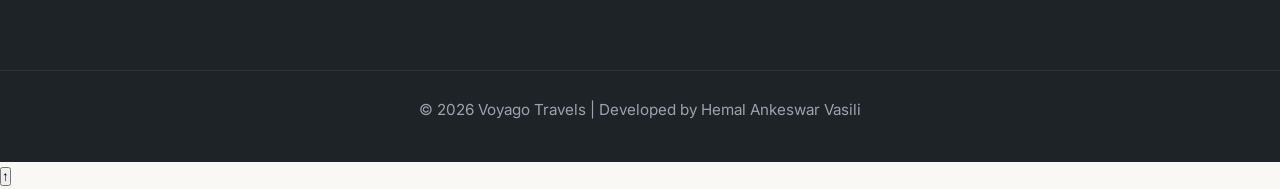
==== commit ab66ad27: "Improve SEO and optimize website for deployment" ====
--- a/about.html
+++ b/about.html
@@ -6,7 +6,7 @@
 <meta charset="UTF-8">
 <meta name="viewport" content="width=device-width, initial-scale=1.0">
 
-<title>About Voyago Travels | Luxury Travel Agency in India</title>
+<title>About Voyago Travels | Luxury Travel Agency in India | Our Story</title>
 
 <meta name="description"
 content="Learn about Voyago Travels, our mission, vision, and commitment to providing luxury travel experiences, holiday packages, and unforgettable tours across India.">
@@ -88,11 +88,7 @@
 
 </p>
 
-<h1>
-
-Travel Beyond Expectations
-
-</h1>
+<h1>About Voyago Travels - Luxury Travel Agency in India</h1>
 
 <p>
 
